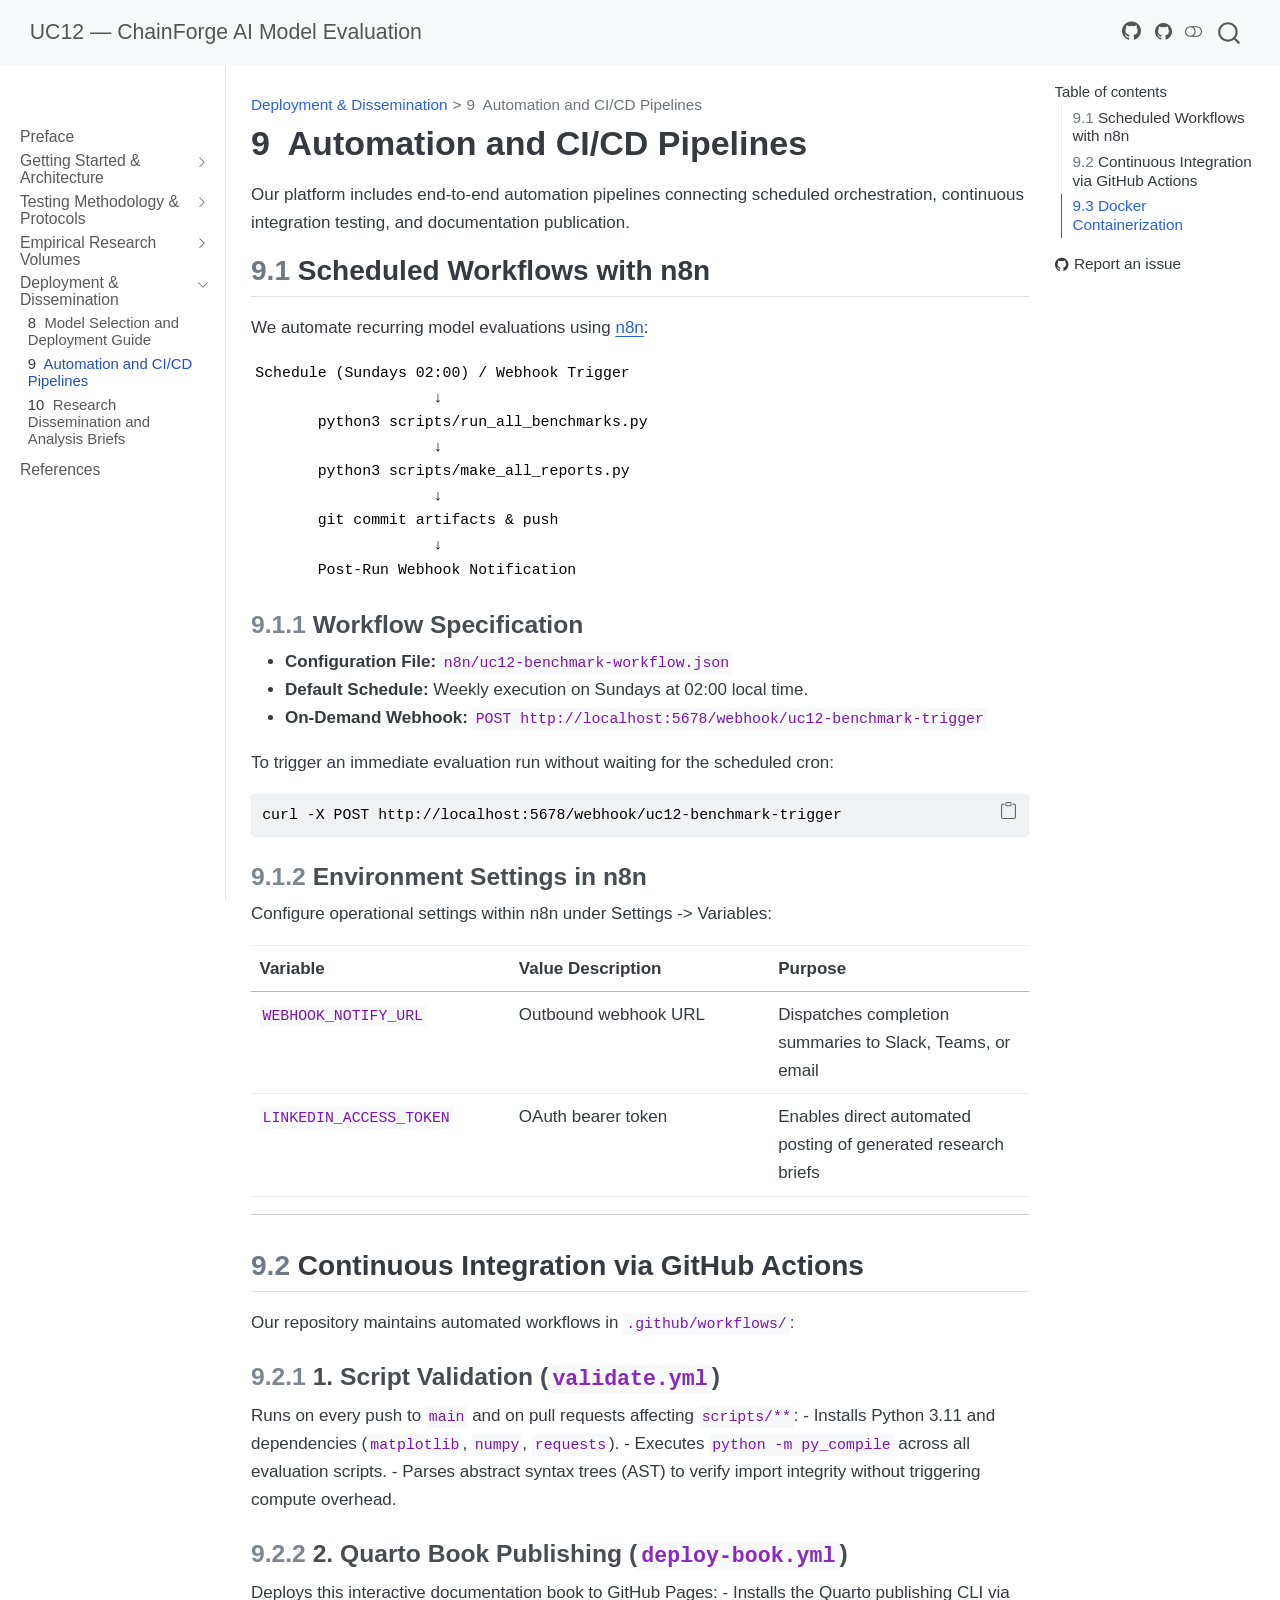
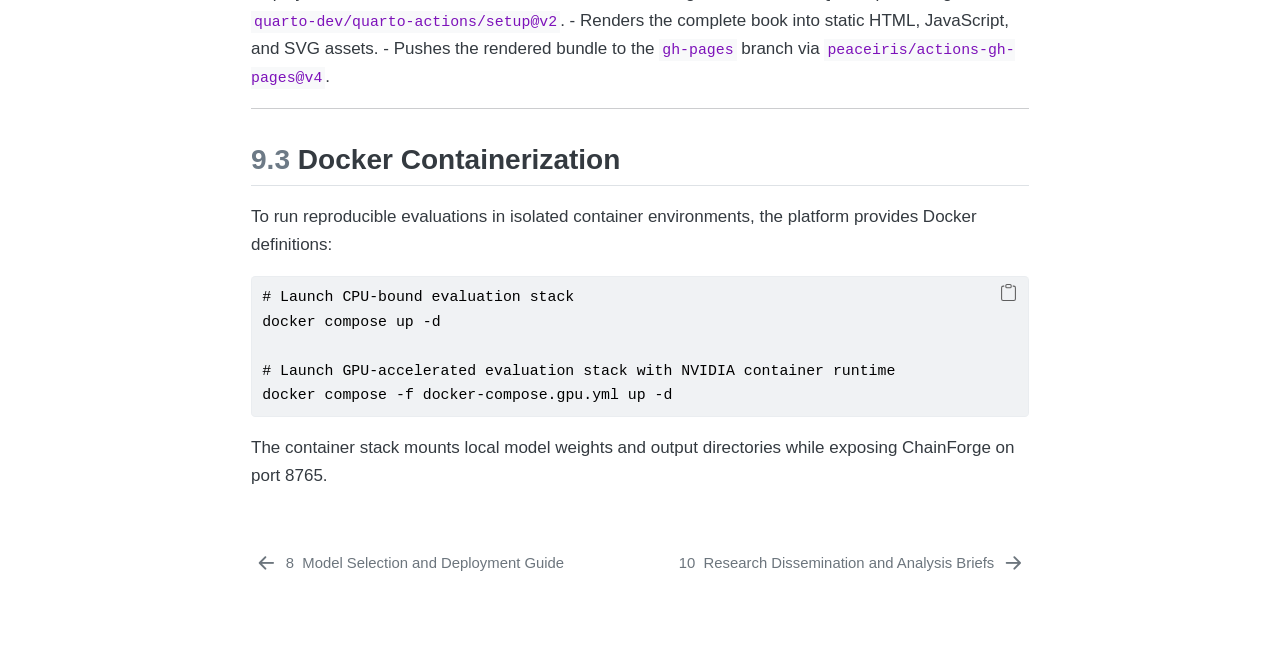
==== automation.html @ 4a48fe24 "deploy: Quarto documentation book to GitHub Pages [skip ci] 220834a50411344af53530101e55120e80d48a25" ====
<!DOCTYPE html>
<html xmlns="http://www.w3.org/1999/xhtml" lang="en" xml:lang="en"><head>

<meta charset="utf-8">
<meta name="generator" content="quarto-1.5.57">

<meta name="viewport" content="width=device-width, initial-scale=1.0, user-scalable=yes">


<title>9&nbsp; Automation and CI/CD Pipelines – UC12 — ChainForge AI Model Evaluation</title>
<style>
code{white-space: pre-wrap;}
span.smallcaps{font-variant: small-caps;}
div.columns{display: flex; gap: min(4vw, 1.5em);}
div.column{flex: auto; overflow-x: auto;}
div.hanging-indent{margin-left: 1.5em; text-indent: -1.5em;}
ul.task-list{list-style: none;}
ul.task-list li input[type="checkbox"] {
  width: 0.8em;
  margin: 0 0.8em 0.2em -1em; /* quarto-specific, see https://github.com/quarto-dev/quarto-cli/issues/4556 */ 
  vertical-align: middle;
}
/* CSS for syntax highlighting */
pre > code.sourceCode { white-space: pre; position: relative; }
pre > code.sourceCode > span { line-height: 1.25; }
pre > code.sourceCode > span:empty { height: 1.2em; }
.sourceCode { overflow: visible; }
code.sourceCode > span { color: inherit; text-decoration: inherit; }
div.sourceCode { margin: 1em 0; }
pre.sourceCode { margin: 0; }
@media screen {
div.sourceCode { overflow: auto; }
}
@media print {
pre > code.sourceCode { white-space: pre-wrap; }
pre > code.sourceCode > span { display: inline-block; text-indent: -5em; padding-left: 5em; }
}
pre.numberSource code
  { counter-reset: source-line 0; }
pre.numberSource code > span
  { position: relative; left: -4em; counter-increment: source-line; }
pre.numberSource code > span > a:first-child::before
  { content: counter(source-line);
    position: relative; left: -1em; text-align: right; vertical-align: baseline;
    border: none; display: inline-block;
    -webkit-touch-callout: none; -webkit-user-select: none;
    -khtml-user-select: none; -moz-user-select: none;
    -ms-user-select: none; user-select: none;
    padding: 0 4px; width: 4em;
  }
pre.numberSource { margin-left: 3em;  padding-left: 4px; }
div.sourceCode
  {   }
@media screen {
pre > code.sourceCode > span > a:first-child::before { text-decoration: underline; }
}
</style>


<script src="site_libs/quarto-nav/quarto-nav.js"></script>
<script src="site_libs/quarto-nav/headroom.min.js"></script>
<script src="site_libs/clipboard/clipboard.min.js"></script>
<script src="site_libs/quarto-search/autocomplete.umd.js"></script>
<script src="site_libs/quarto-search/fuse.min.js"></script>
<script src="site_libs/quarto-search/quarto-search.js"></script>
<meta name="quarto:offset" content="./">
<link href="./social-media.html" rel="next">
<link href="./model-selection.html" rel="prev">
<script src="site_libs/quarto-html/quarto.js"></script>
<script src="site_libs/quarto-html/popper.min.js"></script>
<script src="site_libs/quarto-html/tippy.umd.min.js"></script>
<script src="site_libs/quarto-html/anchor.min.js"></script>
<link href="site_libs/quarto-html/tippy.css" rel="stylesheet">
<link href="site_libs/quarto-html/quarto-syntax-highlighting.css" rel="stylesheet" class="quarto-color-scheme" id="quarto-text-highlighting-styles">
<link href="site_libs/quarto-html/quarto-syntax-highlighting-dark.css" rel="prefetch" class="quarto-color-scheme quarto-color-alternate" id="quarto-text-highlighting-styles">
<script src="site_libs/bootstrap/bootstrap.min.js"></script>
<link href="site_libs/bootstrap/bootstrap-icons.css" rel="stylesheet">
<link href="site_libs/bootstrap/bootstrap.min.css" rel="stylesheet" class="quarto-color-scheme" id="quarto-bootstrap" data-mode="light">
<link href="site_libs/bootstrap/bootstrap-dark.min.css" rel="prefetch" class="quarto-color-scheme quarto-color-alternate" id="quarto-bootstrap" data-mode="dark">
<script id="quarto-search-options" type="application/json">{
  "location": "navbar",
  "copy-button": false,
  "collapse-after": 3,
  "panel-placement": "end",
  "type": "overlay",
  "limit": 50,
  "keyboard-shortcut": [
    "f",
    "/",
    "s"
  ],
  "show-item-context": false,
  "language": {
    "search-no-results-text": "No results",
    "search-matching-documents-text": "matching documents",
    "search-copy-link-title": "Copy link to search",
    "search-hide-matches-text": "Hide additional matches",
    "search-more-match-text": "more match in this document",
    "search-more-matches-text": "more matches in this document",
    "search-clear-button-title": "Clear",
    "search-text-placeholder": "",
    "search-detached-cancel-button-title": "Cancel",
    "search-submit-button-title": "Submit",
    "search-label": "Search"
  }
}</script>


<link rel="stylesheet" href="styles.css">
</head>

<body class="nav-sidebar docked nav-fixed">

<div id="quarto-search-results"></div>
  <header id="quarto-header" class="headroom fixed-top">
    <nav class="navbar navbar-expand-lg " data-bs-theme="dark">
      <div class="navbar-container container-fluid">
      <div class="navbar-brand-container mx-auto">
    <a class="navbar-brand" href="./index.html">
    <span class="navbar-title">UC12 — ChainForge AI Model Evaluation</span>
    </a>
  </div>
            <div id="quarto-search" class="" title="Search"></div>
          <button class="navbar-toggler" type="button" data-bs-toggle="collapse" data-bs-target="#navbarCollapse" aria-controls="navbarCollapse" role="menu" aria-expanded="false" aria-label="Toggle navigation" onclick="if (window.quartoToggleHeadroom) { window.quartoToggleHeadroom(); }">
  <span class="navbar-toggler-icon"></span>
</button>
          <div class="collapse navbar-collapse" id="navbarCollapse">
            <ul class="navbar-nav navbar-nav-scroll ms-auto">
  <li class="nav-item compact">
    <a class="nav-link" href="https://github.com/Research-Ready/uc12-chainforge-eval"> <i class="bi bi-github" role="img">
</i> 
<span class="menu-text"></span></a>
  </li>  
</ul>
          </div> <!-- /navcollapse -->
            <div class="quarto-navbar-tools">
    <a href="https://github.com/Research-Ready/uc12-chainforge-eval" title="Source Code" class="quarto-navigation-tool px-1" aria-label="Source Code"><i class="bi bi-github"></i></a>
  <a href="" class="quarto-color-scheme-toggle quarto-navigation-tool  px-1" onclick="window.quartoToggleColorScheme(); return false;" title="Toggle dark mode"><i class="bi"></i></a>
</div>
      </div> <!-- /container-fluid -->
    </nav>
  <nav class="quarto-secondary-nav">
    <div class="container-fluid d-flex">
      <button type="button" class="quarto-btn-toggle btn" data-bs-toggle="collapse" role="button" data-bs-target=".quarto-sidebar-collapse-item" aria-controls="quarto-sidebar" aria-expanded="false" aria-label="Toggle sidebar navigation" onclick="if (window.quartoToggleHeadroom) { window.quartoToggleHeadroom(); }">
        <i class="bi bi-layout-text-sidebar-reverse"></i>
      </button>
        <nav class="quarto-page-breadcrumbs" aria-label="breadcrumb"><ol class="breadcrumb"><li class="breadcrumb-item"><a href="./model-selection.html">Deployment &amp; Dissemination</a></li><li class="breadcrumb-item"><a href="./automation.html"><span class="chapter-number">9</span>&nbsp; <span class="chapter-title">Automation and CI/CD Pipelines</span></a></li></ol></nav>
        <a class="flex-grow-1" role="navigation" data-bs-toggle="collapse" data-bs-target=".quarto-sidebar-collapse-item" aria-controls="quarto-sidebar" aria-expanded="false" aria-label="Toggle sidebar navigation" onclick="if (window.quartoToggleHeadroom) { window.quartoToggleHeadroom(); }">      
        </a>
      <button type="button" class="btn quarto-search-button" aria-label="Search" onclick="window.quartoOpenSearch();">
        <i class="bi bi-search"></i>
      </button>
    </div>
  </nav>
</header>
<!-- content -->
<div id="quarto-content" class="quarto-container page-columns page-rows-contents page-layout-article page-navbar">
<!-- sidebar -->
  <nav id="quarto-sidebar" class="sidebar collapse collapse-horizontal quarto-sidebar-collapse-item sidebar-navigation docked overflow-auto">
        <div class="mt-2 flex-shrink-0 align-items-center">
        <div class="sidebar-search">
        <div id="quarto-search" class="" title="Search"></div>
        </div>
        </div>
    <div class="sidebar-menu-container"> 
    <ul class="list-unstyled mt-1">
        <li class="sidebar-item">
  <div class="sidebar-item-container"> 
  <a href="./index.html" class="sidebar-item-text sidebar-link">
 <span class="menu-text">Preface</span></a>
  </div>
</li>
        <li class="sidebar-item sidebar-item-section">
      <div class="sidebar-item-container"> 
            <a class="sidebar-item-text sidebar-link text-start collapsed" data-bs-toggle="collapse" data-bs-target="#quarto-sidebar-section-1" role="navigation" aria-expanded="false">
 <span class="menu-text">Getting Started &amp; Architecture</span></a>
          <a class="sidebar-item-toggle text-start collapsed" data-bs-toggle="collapse" data-bs-target="#quarto-sidebar-section-1" role="navigation" aria-expanded="false" aria-label="Toggle section">
            <i class="bi bi-chevron-right ms-2"></i>
          </a> 
      </div>
      <ul id="quarto-sidebar-section-1" class="collapse list-unstyled sidebar-section depth1 ">  
          <li class="sidebar-item">
  <div class="sidebar-item-container"> 
  <a href="./setup.html" class="sidebar-item-text sidebar-link">
 <span class="menu-text"><span class="chapter-number">1</span>&nbsp; <span class="chapter-title">Platform Setup and Architecture</span></span></a>
  </div>
</li>
          <li class="sidebar-item">
  <div class="sidebar-item-container"> 
  <a href="./flows.html" class="sidebar-item-text sidebar-link">
 <span class="menu-text"><span class="chapter-number">2</span>&nbsp; <span class="chapter-title">ChainForge Visual Flow Catalog</span></span></a>
  </div>
</li>
      </ul>
  </li>
        <li class="sidebar-item sidebar-item-section">
      <div class="sidebar-item-container"> 
            <a class="sidebar-item-text sidebar-link text-start collapsed" data-bs-toggle="collapse" data-bs-target="#quarto-sidebar-section-2" role="navigation" aria-expanded="false">
 <span class="menu-text">Testing Methodology &amp; Protocols</span></a>
          <a class="sidebar-item-toggle text-start collapsed" data-bs-toggle="collapse" data-bs-target="#quarto-sidebar-section-2" role="navigation" aria-expanded="false" aria-label="Toggle section">
            <i class="bi bi-chevron-right ms-2"></i>
          </a> 
      </div>
      <ul id="quarto-sidebar-section-2" class="collapse list-unstyled sidebar-section depth1 ">  
          <li class="sidebar-item">
  <div class="sidebar-item-container"> 
  <a href="./test-protocol.html" class="sidebar-item-text sidebar-link">
 <span class="menu-text"><span class="chapter-number">3</span>&nbsp; <span class="chapter-title">Forensic Test Protocol v3.0</span></span></a>
  </div>
</li>
          <li class="sidebar-item">
  <div class="sidebar-item-container"> 
  <a href="./evaluation-guide.html" class="sidebar-item-text sidebar-link">
 <span class="menu-text"><span class="chapter-number">4</span>&nbsp; <span class="chapter-title">Third-Party Model Evaluation Guide</span></span></a>
  </div>
</li>
      </ul>
  </li>
        <li class="sidebar-item sidebar-item-section">
      <div class="sidebar-item-container"> 
            <a class="sidebar-item-text sidebar-link text-start collapsed" data-bs-toggle="collapse" data-bs-target="#quarto-sidebar-section-3" role="navigation" aria-expanded="false">
 <span class="menu-text">Empirical Research Volumes</span></a>
          <a class="sidebar-item-toggle text-start collapsed" data-bs-toggle="collapse" data-bs-target="#quarto-sidebar-section-3" role="navigation" aria-expanded="false" aria-label="Toggle section">
            <i class="bi bi-chevron-right ms-2"></i>
          </a> 
      </div>
      <ul id="quarto-sidebar-section-3" class="collapse list-unstyled sidebar-section depth1 ">  
          <li class="sidebar-item">
  <div class="sidebar-item-container"> 
  <a href="./master-report.html" class="sidebar-item-text sidebar-link">
 <span class="menu-text"><span class="chapter-number">5</span>&nbsp; <span class="chapter-title">Volume I: Master Academic Evaluation</span></span></a>
  </div>
</li>
          <li class="sidebar-item">
  <div class="sidebar-item-container"> 
  <a href="./security-audit.html" class="sidebar-item-text sidebar-link">
 <span class="menu-text"><span class="chapter-number">6</span>&nbsp; <span class="chapter-title">Volume II: Adversarial Security and Red-Teaming</span></span></a>
  </div>
</li>
          <li class="sidebar-item">
  <div class="sidebar-item-container"> 
  <a href="./hardware-telemetry.html" class="sidebar-item-text sidebar-link">
 <span class="menu-text"><span class="chapter-number">7</span>&nbsp; <span class="chapter-title">Volume III: Hardware Telemetry and Energy Profiling</span></span></a>
  </div>
</li>
      </ul>
  </li>
        <li class="sidebar-item sidebar-item-section">
      <div class="sidebar-item-container"> 
            <a class="sidebar-item-text sidebar-link text-start" data-bs-toggle="collapse" data-bs-target="#quarto-sidebar-section-4" role="navigation" aria-expanded="true">
 <span class="menu-text">Deployment &amp; Dissemination</span></a>
          <a class="sidebar-item-toggle text-start" data-bs-toggle="collapse" data-bs-target="#quarto-sidebar-section-4" role="navigation" aria-expanded="true" aria-label="Toggle section">
            <i class="bi bi-chevron-right ms-2"></i>
          </a> 
      </div>
      <ul id="quarto-sidebar-section-4" class="collapse list-unstyled sidebar-section depth1 show">  
          <li class="sidebar-item">
  <div class="sidebar-item-container"> 
  <a href="./model-selection.html" class="sidebar-item-text sidebar-link">
 <span class="menu-text"><span class="chapter-number">8</span>&nbsp; <span class="chapter-title">Model Selection and Deployment Guide</span></span></a>
  </div>
</li>
          <li class="sidebar-item">
  <div class="sidebar-item-container"> 
  <a href="./automation.html" class="sidebar-item-text sidebar-link active">
 <span class="menu-text"><span class="chapter-number">9</span>&nbsp; <span class="chapter-title">Automation and CI/CD Pipelines</span></span></a>
  </div>
</li>
          <li class="sidebar-item">
  <div class="sidebar-item-container"> 
  <a href="./social-media.html" class="sidebar-item-text sidebar-link">
 <span class="menu-text"><span class="chapter-number">10</span>&nbsp; <span class="chapter-title">Research Dissemination and Analysis Briefs</span></span></a>
  </div>
</li>
      </ul>
  </li>
        <li class="sidebar-item">
  <div class="sidebar-item-container"> 
  <a href="./references.html" class="sidebar-item-text sidebar-link">
 <span class="menu-text">References</span></a>
  </div>
</li>
    </ul>
    </div>
</nav>
<div id="quarto-sidebar-glass" class="quarto-sidebar-collapse-item" data-bs-toggle="collapse" data-bs-target=".quarto-sidebar-collapse-item"></div>
<!-- margin-sidebar -->
    <div id="quarto-margin-sidebar" class="sidebar margin-sidebar">
        <nav id="TOC" role="doc-toc" class="toc-active">
    <h2 id="toc-title">Table of contents</h2>
   
  <ul>
  <li><a href="#scheduled-workflows-with-n8n" id="toc-scheduled-workflows-with-n8n" class="nav-link active" data-scroll-target="#scheduled-workflows-with-n8n"><span class="header-section-number">9.1</span> Scheduled Workflows with n8n</a>
  <ul class="collapse">
  <li><a href="#workflow-specification" id="toc-workflow-specification" class="nav-link" data-scroll-target="#workflow-specification"><span class="header-section-number">9.1.1</span> Workflow Specification</a></li>
  <li><a href="#environment-settings-in-n8n" id="toc-environment-settings-in-n8n" class="nav-link" data-scroll-target="#environment-settings-in-n8n"><span class="header-section-number">9.1.2</span> Environment Settings in n8n</a></li>
  </ul></li>
  <li><a href="#continuous-integration-via-github-actions" id="toc-continuous-integration-via-github-actions" class="nav-link" data-scroll-target="#continuous-integration-via-github-actions"><span class="header-section-number">9.2</span> Continuous Integration via GitHub Actions</a>
  <ul class="collapse">
  <li><a href="#script-validation-validate.yml" id="toc-script-validation-validate.yml" class="nav-link" data-scroll-target="#script-validation-validate.yml"><span class="header-section-number">9.2.1</span> 1. Script Validation (<code>validate.yml</code>)</a></li>
  <li><a href="#quarto-book-publishing-deploy-book.yml" id="toc-quarto-book-publishing-deploy-book.yml" class="nav-link" data-scroll-target="#quarto-book-publishing-deploy-book.yml"><span class="header-section-number">9.2.2</span> 2. Quarto Book Publishing (<code>deploy-book.yml</code>)</a></li>
  </ul></li>
  <li><a href="#docker-containerization" id="toc-docker-containerization" class="nav-link" data-scroll-target="#docker-containerization"><span class="header-section-number">9.3</span> Docker Containerization</a></li>
  </ul>
<div class="toc-actions"><ul><li><a href="https://github.com/Research-Ready/uc12-chainforge-eval/issues/new" class="toc-action"><i class="bi bi-github"></i>Report an issue</a></li></ul></div></nav>
    </div>
<!-- main -->
<main class="content" id="quarto-document-content">

<header id="title-block-header" class="quarto-title-block default"><nav class="quarto-page-breadcrumbs quarto-title-breadcrumbs d-none d-lg-block" aria-label="breadcrumb"><ol class="breadcrumb"><li class="breadcrumb-item"><a href="./model-selection.html">Deployment &amp; Dissemination</a></li><li class="breadcrumb-item"><a href="./automation.html"><span class="chapter-number">9</span>&nbsp; <span class="chapter-title">Automation and CI/CD Pipelines</span></a></li></ol></nav>
<div class="quarto-title">
<h1 class="title"><span class="chapter-number">9</span>&nbsp; <span class="chapter-title">Automation and CI/CD Pipelines</span></h1>
</div>



<div class="quarto-title-meta">

    
  
    
  </div>
  


</header>


<p>Our platform includes end-to-end automation pipelines connecting scheduled orchestration, continuous integration testing, and documentation publication.</p>
<section id="scheduled-workflows-with-n8n" class="level2" data-number="9.1">
<h2 data-number="9.1" class="anchored" data-anchor-id="scheduled-workflows-with-n8n"><span class="header-section-number">9.1</span> Scheduled Workflows with n8n</h2>
<p>We automate recurring model evaluations using <a href="http://localhost:5678">n8n</a>:</p>
<pre><code>Schedule (Sundays 02:00) / Webhook Trigger
                    ↓
       python3 scripts/run_all_benchmarks.py
                    ↓
       python3 scripts/make_all_reports.py
                    ↓
       git commit artifacts &amp; push
                    ↓
       Post-Run Webhook Notification</code></pre>
<section id="workflow-specification" class="level3" data-number="9.1.1">
<h3 data-number="9.1.1" class="anchored" data-anchor-id="workflow-specification"><span class="header-section-number">9.1.1</span> Workflow Specification</h3>
<ul>
<li><strong>Configuration File:</strong> <code>n8n/uc12-benchmark-workflow.json</code></li>
<li><strong>Default Schedule:</strong> Weekly execution on Sundays at 02:00 local time.</li>
<li><strong>On-Demand Webhook:</strong> <code>POST http://localhost:5678/webhook/uc12-benchmark-trigger</code></li>
</ul>
<p>To trigger an immediate evaluation run without waiting for the scheduled cron:</p>
<div class="sourceCode" id="cb2"><pre class="sourceCode bash code-with-copy"><code class="sourceCode bash"><span id="cb2-1"><a href="#cb2-1" aria-hidden="true" tabindex="-1"></a><span class="ex">curl</span> <span class="at">-X</span> POST http://localhost:5678/webhook/uc12-benchmark-trigger</span></code><button title="Copy to Clipboard" class="code-copy-button"><i class="bi"></i></button></pre></div>
</section>
<section id="environment-settings-in-n8n" class="level3" data-number="9.1.2">
<h3 data-number="9.1.2" class="anchored" data-anchor-id="environment-settings-in-n8n"><span class="header-section-number">9.1.2</span> Environment Settings in n8n</h3>
<p>Configure operational settings within n8n under Settings -&gt; Variables:</p>
<table class="caption-top table">
<colgroup>
<col style="width: 33%">
<col style="width: 33%">
<col style="width: 33%">
</colgroup>
<thead>
<tr class="header">
<th style="text-align: left;">Variable</th>
<th style="text-align: left;">Value Description</th>
<th style="text-align: left;">Purpose</th>
</tr>
</thead>
<tbody>
<tr class="odd">
<td style="text-align: left;"><code>WEBHOOK_NOTIFY_URL</code></td>
<td style="text-align: left;">Outbound webhook URL</td>
<td style="text-align: left;">Dispatches completion summaries to Slack, Teams, or email</td>
</tr>
<tr class="even">
<td style="text-align: left;"><code>LINKEDIN_ACCESS_TOKEN</code></td>
<td style="text-align: left;">OAuth bearer token</td>
<td style="text-align: left;">Enables direct automated posting of generated research briefs</td>
</tr>
</tbody>
</table>
<hr>
</section>
</section>
<section id="continuous-integration-via-github-actions" class="level2" data-number="9.2">
<h2 data-number="9.2" class="anchored" data-anchor-id="continuous-integration-via-github-actions"><span class="header-section-number">9.2</span> Continuous Integration via GitHub Actions</h2>
<p>Our repository maintains automated workflows in <code>.github/workflows/</code>:</p>
<section id="script-validation-validate.yml" class="level3" data-number="9.2.1">
<h3 data-number="9.2.1" class="anchored" data-anchor-id="script-validation-validate.yml"><span class="header-section-number">9.2.1</span> 1. Script Validation (<code>validate.yml</code>)</h3>
<p>Runs on every push to <code>main</code> and on pull requests affecting <code>scripts/**</code>: - Installs Python 3.11 and dependencies (<code>matplotlib</code>, <code>numpy</code>, <code>requests</code>). - Executes <code>python -m py_compile</code> across all evaluation scripts. - Parses abstract syntax trees (AST) to verify import integrity without triggering compute overhead.</p>
</section>
<section id="quarto-book-publishing-deploy-book.yml" class="level3" data-number="9.2.2">
<h3 data-number="9.2.2" class="anchored" data-anchor-id="quarto-book-publishing-deploy-book.yml"><span class="header-section-number">9.2.2</span> 2. Quarto Book Publishing (<code>deploy-book.yml</code>)</h3>
<p>Deploys this interactive documentation book to GitHub Pages: - Installs the Quarto publishing CLI via <code>quarto-dev/quarto-actions/setup@v2</code>. - Renders the complete book into static HTML, JavaScript, and SVG assets. - Pushes the rendered bundle to the <code>gh-pages</code> branch via <code>peaceiris/actions-gh-pages@v4</code>.</p>
<hr>
</section>
</section>
<section id="docker-containerization" class="level2" data-number="9.3">
<h2 data-number="9.3" class="anchored" data-anchor-id="docker-containerization"><span class="header-section-number">9.3</span> Docker Containerization</h2>
<p>To run reproducible evaluations in isolated container environments, the platform provides Docker definitions:</p>
<div class="sourceCode" id="cb3"><pre class="sourceCode bash code-with-copy"><code class="sourceCode bash"><span id="cb3-1"><a href="#cb3-1" aria-hidden="true" tabindex="-1"></a><span class="co"># Launch CPU-bound evaluation stack</span></span>
<span id="cb3-2"><a href="#cb3-2" aria-hidden="true" tabindex="-1"></a><span class="ex">docker</span> compose up <span class="at">-d</span></span>
<span id="cb3-3"><a href="#cb3-3" aria-hidden="true" tabindex="-1"></a></span>
<span id="cb3-4"><a href="#cb3-4" aria-hidden="true" tabindex="-1"></a><span class="co"># Launch GPU-accelerated evaluation stack with NVIDIA container runtime</span></span>
<span id="cb3-5"><a href="#cb3-5" aria-hidden="true" tabindex="-1"></a><span class="ex">docker</span> compose <span class="at">-f</span> docker-compose.gpu.yml up <span class="at">-d</span></span></code><button title="Copy to Clipboard" class="code-copy-button"><i class="bi"></i></button></pre></div>
<p>The container stack mounts local model weights and output directories while exposing ChainForge on port 8765.</p>


</section>

</main> <!-- /main -->
<script id="quarto-html-after-body" type="application/javascript">
window.document.addEventListener("DOMContentLoaded", function (event) {
  const toggleBodyColorMode = (bsSheetEl) => {
    const mode = bsSheetEl.getAttribute("data-mode");
    const bodyEl = window.document.querySelector("body");
    if (mode === "dark") {
      bodyEl.classList.add("quarto-dark");
      bodyEl.classList.remove("quarto-light");
    } else {
      bodyEl.classList.add("quarto-light");
      bodyEl.classList.remove("quarto-dark");
    }
  }
  const toggleBodyColorPrimary = () => {
    const bsSheetEl = window.document.querySelector("link#quarto-bootstrap");
    if (bsSheetEl) {
      toggleBodyColorMode(bsSheetEl);
    }
  }
  toggleBodyColorPrimary();  
  const disableStylesheet = (stylesheets) => {
    for (let i=0; i < stylesheets.length; i++) {
      const stylesheet = stylesheets[i];
      stylesheet.rel = 'prefetch';
    }
  }
  const enableStylesheet = (stylesheets) => {
    for (let i=0; i < stylesheets.length; i++) {
      const stylesheet = stylesheets[i];
      stylesheet.rel = 'stylesheet';
    }
  }
  const manageTransitions = (selector, allowTransitions) => {
    const els = window.document.querySelectorAll(selector);
    for (let i=0; i < els.length; i++) {
      const el = els[i];
      if (allowTransitions) {
        el.classList.remove('notransition');
      } else {
        el.classList.add('notransition');
      }
    }
  }
  const toggleGiscusIfUsed = (isAlternate, darkModeDefault) => {
    const baseTheme = document.querySelector('#giscus-base-theme')?.value ?? 'light';
    const alternateTheme = document.querySelector('#giscus-alt-theme')?.value ?? 'dark';
    let newTheme = '';
    if(darkModeDefault) {
      newTheme = isAlternate ? baseTheme : alternateTheme;
    } else {
      newTheme = isAlternate ? alternateTheme : baseTheme;
    }
    const changeGiscusTheme = () => {
      // From: https://github.com/giscus/giscus/issues/336
      const sendMessage = (message) => {
        const iframe = document.querySelector('iframe.giscus-frame');
        if (!iframe) return;
        iframe.contentWindow.postMessage({ giscus: message }, 'https://giscus.app');
      }
      sendMessage({
        setConfig: {
          theme: newTheme
        }
      });
    }
    const isGiscussLoaded = window.document.querySelector('iframe.giscus-frame') !== null;
    if (isGiscussLoaded) {
      changeGiscusTheme();
    }
  }
  const toggleColorMode = (alternate) => {
    // Switch the stylesheets
    const alternateStylesheets = window.document.querySelectorAll('link.quarto-color-scheme.quarto-color-alternate');
    manageTransitions('#quarto-margin-sidebar .nav-link', false);
    if (alternate) {
      enableStylesheet(alternateStylesheets);
      for (const sheetNode of alternateStylesheets) {
        if (sheetNode.id === "quarto-bootstrap") {
          toggleBodyColorMode(sheetNode);
        }
      }
    } else {
      disableStylesheet(alternateStylesheets);
      toggleBodyColorPrimary();
    }
    manageTransitions('#quarto-margin-sidebar .nav-link', true);
    // Switch the toggles
    const toggles = window.document.querySelectorAll('.quarto-color-scheme-toggle');
    for (let i=0; i < toggles.length; i++) {
      const toggle = toggles[i];
      if (toggle) {
        if (alternate) {
          toggle.classList.add("alternate");     
        } else {
          toggle.classList.remove("alternate");
        }
      }
    }
    // Hack to workaround the fact that safari doesn't
    // properly recolor the scrollbar when toggling (#1455)
    if (navigator.userAgent.indexOf('Safari') > 0 && navigator.userAgent.indexOf('Chrome') == -1) {
      manageTransitions("body", false);
      window.scrollTo(0, 1);
      setTimeout(() => {
        window.scrollTo(0, 0);
        manageTransitions("body", true);
      }, 40);  
    }
  }
  const isFileUrl = () => { 
    return window.location.protocol === 'file:';
  }
  const hasAlternateSentinel = () => {  
    let styleSentinel = getColorSchemeSentinel();
    if (styleSentinel !== null) {
      return styleSentinel === "alternate";
    } else {
      return false;
    }
  }
  const setStyleSentinel = (alternate) => {
    const value = alternate ? "alternate" : "default";
    if (!isFileUrl()) {
      window.localStorage.setItem("quarto-color-scheme", value);
    } else {
      localAlternateSentinel = value;
    }
  }
  const getColorSchemeSentinel = () => {
    if (!isFileUrl()) {
      const storageValue = window.localStorage.getItem("quarto-color-scheme");
      return storageValue != null ? storageValue : localAlternateSentinel;
    } else {
      return localAlternateSentinel;
    }
  }
  const darkModeDefault = false;
  let localAlternateSentinel = darkModeDefault ? 'alternate' : 'default';
  // Dark / light mode switch
  window.quartoToggleColorScheme = () => {
    // Read the current dark / light value 
    let toAlternate = !hasAlternateSentinel();
    toggleColorMode(toAlternate);
    setStyleSentinel(toAlternate);
    toggleGiscusIfUsed(toAlternate, darkModeDefault);
  };
  // Ensure there is a toggle, if there isn't float one in the top right
  if (window.document.querySelector('.quarto-color-scheme-toggle') === null) {
    const a = window.document.createElement('a');
    a.classList.add('top-right');
    a.classList.add('quarto-color-scheme-toggle');
    a.href = "";
    a.onclick = function() { try { window.quartoToggleColorScheme(); } catch {} return false; };
    const i = window.document.createElement("i");
    i.classList.add('bi');
    a.appendChild(i);
    window.document.body.appendChild(a);
  }
  // Switch to dark mode if need be
  if (hasAlternateSentinel()) {
    toggleColorMode(true);
  } else {
    toggleColorMode(false);
  }
  const icon = "";
  const anchorJS = new window.AnchorJS();
  anchorJS.options = {
    placement: 'right',
    icon: icon
  };
  anchorJS.add('.anchored');
  const isCodeAnnotation = (el) => {
    for (const clz of el.classList) {
      if (clz.startsWith('code-annotation-')) {                     
        return true;
      }
    }
    return false;
  }
  const onCopySuccess = function(e) {
    // button target
    const button = e.trigger;
    // don't keep focus
    button.blur();
    // flash "checked"
    button.classList.add('code-copy-button-checked');
    var currentTitle = button.getAttribute("title");
    button.setAttribute("title", "Copied!");
    let tooltip;
    if (window.bootstrap) {
      button.setAttribute("data-bs-toggle", "tooltip");
      button.setAttribute("data-bs-placement", "left");
      button.setAttribute("data-bs-title", "Copied!");
      tooltip = new bootstrap.Tooltip(button, 
        { trigger: "manual", 
          customClass: "code-copy-button-tooltip",
          offset: [0, -8]});
      tooltip.show();    
    }
    setTimeout(function() {
      if (tooltip) {
        tooltip.hide();
        button.removeAttribute("data-bs-title");
        button.removeAttribute("data-bs-toggle");
        button.removeAttribute("data-bs-placement");
      }
      button.setAttribute("title", currentTitle);
      button.classList.remove('code-copy-button-checked');
    }, 1000);
    // clear code selection
    e.clearSelection();
  }
  const getTextToCopy = function(trigger) {
      const codeEl = trigger.previousElementSibling.cloneNode(true);
      for (const childEl of codeEl.children) {
        if (isCodeAnnotation(childEl)) {
          childEl.remove();
        }
      }
      return codeEl.innerText;
  }
  const clipboard = new window.ClipboardJS('.code-copy-button:not([data-in-quarto-modal])', {
    text: getTextToCopy
  });
  clipboard.on('success', onCopySuccess);
  if (window.document.getElementById('quarto-embedded-source-code-modal')) {
    // For code content inside modals, clipBoardJS needs to be initialized with a container option
    // TODO: Check when it could be a function (https://github.com/zenorocha/clipboard.js/issues/860)
    const clipboardModal = new window.ClipboardJS('.code-copy-button[data-in-quarto-modal]', {
      text: getTextToCopy,
      container: window.document.getElementById('quarto-embedded-source-code-modal')
    });
    clipboardModal.on('success', onCopySuccess);
  }
    var localhostRegex = new RegExp(/^(?:http|https):\/\/localhost\:?[0-9]*\//);
    var mailtoRegex = new RegExp(/^mailto:/);
      var filterRegex = new RegExp('/' + window.location.host + '/');
    var isInternal = (href) => {
        return filterRegex.test(href) || localhostRegex.test(href) || mailtoRegex.test(href);
    }
    // Inspect non-navigation links and adorn them if external
 	var links = window.document.querySelectorAll('a[href]:not(.nav-link):not(.navbar-brand):not(.toc-action):not(.sidebar-link):not(.sidebar-item-toggle):not(.pagination-link):not(.no-external):not([aria-hidden]):not(.dropdown-item):not(.quarto-navigation-tool):not(.about-link)');
    for (var i=0; i<links.length; i++) {
      const link = links[i];
      if (!isInternal(link.href)) {
        // undo the damage that might have been done by quarto-nav.js in the case of
        // links that we want to consider external
        if (link.dataset.originalHref !== undefined) {
          link.href = link.dataset.originalHref;
        }
      }
    }
  function tippyHover(el, contentFn, onTriggerFn, onUntriggerFn) {
    const config = {
      allowHTML: true,
      maxWidth: 500,
      delay: 100,
      arrow: false,
      appendTo: function(el) {
          return el.parentElement;
      },
      interactive: true,
      interactiveBorder: 10,
      theme: 'quarto',
      placement: 'bottom-start',
    };
    if (contentFn) {
      config.content = contentFn;
    }
    if (onTriggerFn) {
      config.onTrigger = onTriggerFn;
    }
    if (onUntriggerFn) {
      config.onUntrigger = onUntriggerFn;
    }
    window.tippy(el, config); 
  }
  const noterefs = window.document.querySelectorAll('a[role="doc-noteref"]');
  for (var i=0; i<noterefs.length; i++) {
    const ref = noterefs[i];
    tippyHover(ref, function() {
      // use id or data attribute instead here
      let href = ref.getAttribute('data-footnote-href') || ref.getAttribute('href');
      try { href = new URL(href).hash; } catch {}
      const id = href.replace(/^#\/?/, "");
      const note = window.document.getElementById(id);
      if (note) {
        return note.innerHTML;
      } else {
        return "";
      }
    });
  }
  const xrefs = window.document.querySelectorAll('a.quarto-xref');
  const processXRef = (id, note) => {
    // Strip column container classes
    const stripColumnClz = (el) => {
      el.classList.remove("page-full", "page-columns");
      if (el.children) {
        for (const child of el.children) {
          stripColumnClz(child);
        }
      }
    }
    stripColumnClz(note)
    if (id === null || id.startsWith('sec-')) {
      // Special case sections, only their first couple elements
      const container = document.createElement("div");
      if (note.children && note.children.length > 2) {
        container.appendChild(note.children[0].cloneNode(true));
        for (let i = 1; i < note.children.length; i++) {
          const child = note.children[i];
          if (child.tagName === "P" && child.innerText === "") {
            continue;
          } else {
            container.appendChild(child.cloneNode(true));
            break;
          }
        }
        if (window.Quarto?.typesetMath) {
          window.Quarto.typesetMath(container);
        }
        return container.innerHTML
      } else {
        if (window.Quarto?.typesetMath) {
          window.Quarto.typesetMath(note);
        }
        return note.innerHTML;
      }
    } else {
      // Remove any anchor links if they are present
      const anchorLink = note.querySelector('a.anchorjs-link');
      if (anchorLink) {
        anchorLink.remove();
      }
      if (window.Quarto?.typesetMath) {
        window.Quarto.typesetMath(note);
      }
      // TODO in 1.5, we should make sure this works without a callout special case
      if (note.classList.contains("callout")) {
        return note.outerHTML;
      } else {
        return note.innerHTML;
      }
    }
  }
  for (var i=0; i<xrefs.length; i++) {
    const xref = xrefs[i];
    tippyHover(xref, undefined, function(instance) {
      instance.disable();
      let url = xref.getAttribute('href');
      let hash = undefined; 
      if (url.startsWith('#')) {
        hash = url;
      } else {
        try { hash = new URL(url).hash; } catch {}
      }
      if (hash) {
        const id = hash.replace(/^#\/?/, "");
        const note = window.document.getElementById(id);
        if (note !== null) {
          try {
            const html = processXRef(id, note.cloneNode(true));
            instance.setContent(html);
          } finally {
            instance.enable();
            instance.show();
          }
        } else {
          // See if we can fetch this
          fetch(url.split('#')[0])
          .then(res => res.text())
          .then(html => {
            const parser = new DOMParser();
            const htmlDoc = parser.parseFromString(html, "text/html");
            const note = htmlDoc.getElementById(id);
            if (note !== null) {
              const html = processXRef(id, note);
              instance.setContent(html);
            } 
          }).finally(() => {
            instance.enable();
            instance.show();
          });
        }
      } else {
        // See if we can fetch a full url (with no hash to target)
        // This is a special case and we should probably do some content thinning / targeting
        fetch(url)
        .then(res => res.text())
        .then(html => {
          const parser = new DOMParser();
          const htmlDoc = parser.parseFromString(html, "text/html");
          const note = htmlDoc.querySelector('main.content');
          if (note !== null) {
            // This should only happen for chapter cross references
            // (since there is no id in the URL)
            // remove the first header
            if (note.children.length > 0 && note.children[0].tagName === "HEADER") {
              note.children[0].remove();
            }
            const html = processXRef(null, note);
            instance.setContent(html);
          } 
        }).finally(() => {
          instance.enable();
          instance.show();
        });
      }
    }, function(instance) {
    });
  }
      let selectedAnnoteEl;
      const selectorForAnnotation = ( cell, annotation) => {
        let cellAttr = 'data-code-cell="' + cell + '"';
        let lineAttr = 'data-code-annotation="' +  annotation + '"';
        const selector = 'span[' + cellAttr + '][' + lineAttr + ']';
        return selector;
      }
      const selectCodeLines = (annoteEl) => {
        const doc = window.document;
        const targetCell = annoteEl.getAttribute("data-target-cell");
        const targetAnnotation = annoteEl.getAttribute("data-target-annotation");
        const annoteSpan = window.document.querySelector(selectorForAnnotation(targetCell, targetAnnotation));
        const lines = annoteSpan.getAttribute("data-code-lines").split(",");
        const lineIds = lines.map((line) => {
          return targetCell + "-" + line;
        })
        let top = null;
        let height = null;
        let parent = null;
        if (lineIds.length > 0) {
            //compute the position of the single el (top and bottom and make a div)
            const el = window.document.getElementById(lineIds[0]);
            top = el.offsetTop;
            height = el.offsetHeight;
            parent = el.parentElement.parentElement;
          if (lineIds.length > 1) {
            const lastEl = window.document.getElementById(lineIds[lineIds.length - 1]);
            const bottom = lastEl.offsetTop + lastEl.offsetHeight;
            height = bottom - top;
          }
          if (top !== null && height !== null && parent !== null) {
            // cook up a div (if necessary) and position it 
            let div = window.document.getElementById("code-annotation-line-highlight");
            if (div === null) {
              div = window.document.createElement("div");
              div.setAttribute("id", "code-annotation-line-highlight");
              div.style.position = 'absolute';
              parent.appendChild(div);
            }
            div.style.top = top - 2 + "px";
            div.style.height = height + 4 + "px";
            div.style.left = 0;
            let gutterDiv = window.document.getElementById("code-annotation-line-highlight-gutter");
            if (gutterDiv === null) {
              gutterDiv = window.document.createElement("div");
              gutterDiv.setAttribute("id", "code-annotation-line-highlight-gutter");
              gutterDiv.style.position = 'absolute';
              const codeCell = window.document.getElementById(targetCell);
              const gutter = codeCell.querySelector('.code-annotation-gutter');
              gutter.appendChild(gutterDiv);
            }
            gutterDiv.style.top = top - 2 + "px";
            gutterDiv.style.height = height + 4 + "px";
          }
          selectedAnnoteEl = annoteEl;
        }
      };
      const unselectCodeLines = () => {
        const elementsIds = ["code-annotation-line-highlight", "code-annotation-line-highlight-gutter"];
        elementsIds.forEach((elId) => {
          const div = window.document.getElementById(elId);
          if (div) {
            div.remove();
          }
        });
        selectedAnnoteEl = undefined;
      };
        // Handle positioning of the toggle
    window.addEventListener(
      "resize",
      throttle(() => {
        elRect = undefined;
        if (selectedAnnoteEl) {
          selectCodeLines(selectedAnnoteEl);
        }
      }, 10)
    );
    function throttle(fn, ms) {
    let throttle = false;
    let timer;
      return (...args) => {
        if(!throttle) { // first call gets through
            fn.apply(this, args);
            throttle = true;
        } else { // all the others get throttled
            if(timer) clearTimeout(timer); // cancel #2
            timer = setTimeout(() => {
              fn.apply(this, args);
              timer = throttle = false;
            }, ms);
        }
      };
    }
      // Attach click handler to the DT
      const annoteDls = window.document.querySelectorAll('dt[data-target-cell]');
      for (const annoteDlNode of annoteDls) {
        annoteDlNode.addEventListener('click', (event) => {
          const clickedEl = event.target;
          if (clickedEl !== selectedAnnoteEl) {
            unselectCodeLines();
            const activeEl = window.document.querySelector('dt[data-target-cell].code-annotation-active');
            if (activeEl) {
              activeEl.classList.remove('code-annotation-active');
            }
            selectCodeLines(clickedEl);
            clickedEl.classList.add('code-annotation-active');
          } else {
            // Unselect the line
            unselectCodeLines();
            clickedEl.classList.remove('code-annotation-active');
          }
        });
      }
  const findCites = (el) => {
    const parentEl = el.parentElement;
    if (parentEl) {
      const cites = parentEl.dataset.cites;
      if (cites) {
        return {
          el,
          cites: cites.split(' ')
        };
      } else {
        return findCites(el.parentElement)
      }
    } else {
      return undefined;
    }
  };
  var bibliorefs = window.document.querySelectorAll('a[role="doc-biblioref"]');
  for (var i=0; i<bibliorefs.length; i++) {
    const ref = bibliorefs[i];
    const citeInfo = findCites(ref);
    if (citeInfo) {
      tippyHover(citeInfo.el, function() {
        var popup = window.document.createElement('div');
        citeInfo.cites.forEach(function(cite) {
          var citeDiv = window.document.createElement('div');
          citeDiv.classList.add('hanging-indent');
          citeDiv.classList.add('csl-entry');
          var biblioDiv = window.document.getElementById('ref-' + cite);
          if (biblioDiv) {
            citeDiv.innerHTML = biblioDiv.innerHTML;
          }
          popup.appendChild(citeDiv);
        });
        return popup.innerHTML;
      });
    }
  }
});
</script>
<nav class="page-navigation">
  <div class="nav-page nav-page-previous">
      <a href="./model-selection.html" class="pagination-link" aria-label="Model Selection and Deployment Guide">
        <i class="bi bi-arrow-left-short"></i> <span class="nav-page-text"><span class="chapter-number">8</span>&nbsp; <span class="chapter-title">Model Selection and Deployment Guide</span></span>
      </a>          
  </div>
  <div class="nav-page nav-page-next">
      <a href="./social-media.html" class="pagination-link" aria-label="Research Dissemination and Analysis Briefs">
        <span class="nav-page-text"><span class="chapter-number">10</span>&nbsp; <span class="chapter-title">Research Dissemination and Analysis Briefs</span></span> <i class="bi bi-arrow-right-short"></i>
      </a>
  </div>
</nav>
</div> <!-- /content -->




<footer class="footer"><div class="nav-footer"><div class="nav-footer-center"><div class="toc-actions d-sm-block d-md-none"><ul><li><a href="https://github.com/Research-Ready/uc12-chainforge-eval/issues/new" class="toc-action"><i class="bi bi-github"></i>Report an issue</a></li></ul></div></div></div></footer></body></html>
---- site_libs/quarto-html/tippy.css ----
.tippy-box[data-animation=fade][data-state=hidden]{opacity:0}[data-tippy-root]{max-width:calc(100vw - 10px)}.tippy-box{position:relative;background-color:#333;color:#fff;border-radius:4px;font-size:14px;line-height:1.4;white-space:normal;outline:0;transition-property:transform,visibility,opacity}.tippy-box[data-placement^=top]>.tippy-arrow{bottom:0}.tippy-box[data-placement^=top]>.tippy-arrow:before{bottom:-7px;left:0;border-width:8px 8px 0;border-top-color:initial;transform-origin:center top}.tippy-box[data-placement^=bottom]>.tippy-arrow{top:0}.tippy-box[data-placement^=bottom]>.tippy-arrow:before{top:-7px;left:0;border-width:0 8px 8px;border-bottom-color:initial;transform-origin:center bottom}.tippy-box[data-placement^=left]>.tippy-arrow{right:0}.tippy-box[data-placement^=left]>.tippy-arrow:before{border-width:8px 0 8px 8px;border-left-color:initial;right:-7px;transform-origin:center left}.tippy-box[data-placement^=right]>.tippy-arrow{left:0}.tippy-box[data-placement^=right]>.tippy-arrow:before{left:-7px;border-width:8px 8px 8px 0;border-right-color:initial;transform-origin:center right}.tippy-box[data-inertia][data-state=visible]{transition-timing-function:cubic-bezier(.54,1.5,.38,1.11)}.tippy-arrow{width:16px;height:16px;color:#333}.tippy-arrow:before{content:"";position:absolute;border-color:transparent;border-style:solid}.tippy-content{position:relative;padding:5px 9px;z-index:1}
---- styles.css ----
/* Custom styling for UC12 Quarto Book */

body {
  font-family: -apple-system, BlinkMacSystemFont, "Segoe UI", Roboto, "Helvetica Neue", Arial, sans-serif;
  line-height: 1.65;
}

.sidebar nav[role="doc-toc"] ul li a {
  font-size: 0.9rem;
}

.table-responsive {
  margin-top: 1.5rem;
  margin-bottom: 1.5rem;
}

table {
  width: 100%;
  border-collapse: collapse;
}

th {
  background-color: rgba(0, 0, 0, 0.04);
  font-weight: 600;
}

.callout {
  border-radius: 6px;
  margin-top: 1.5rem;
  margin-bottom: 1.5rem;
}

img.chart-svg {
  max-width: 100%;
  height: auto;
  border-radius: 4px;
  box-shadow: 0 2px 8px rgba(0, 0, 0, 0.08);
  margin: 1.5rem 0;
}
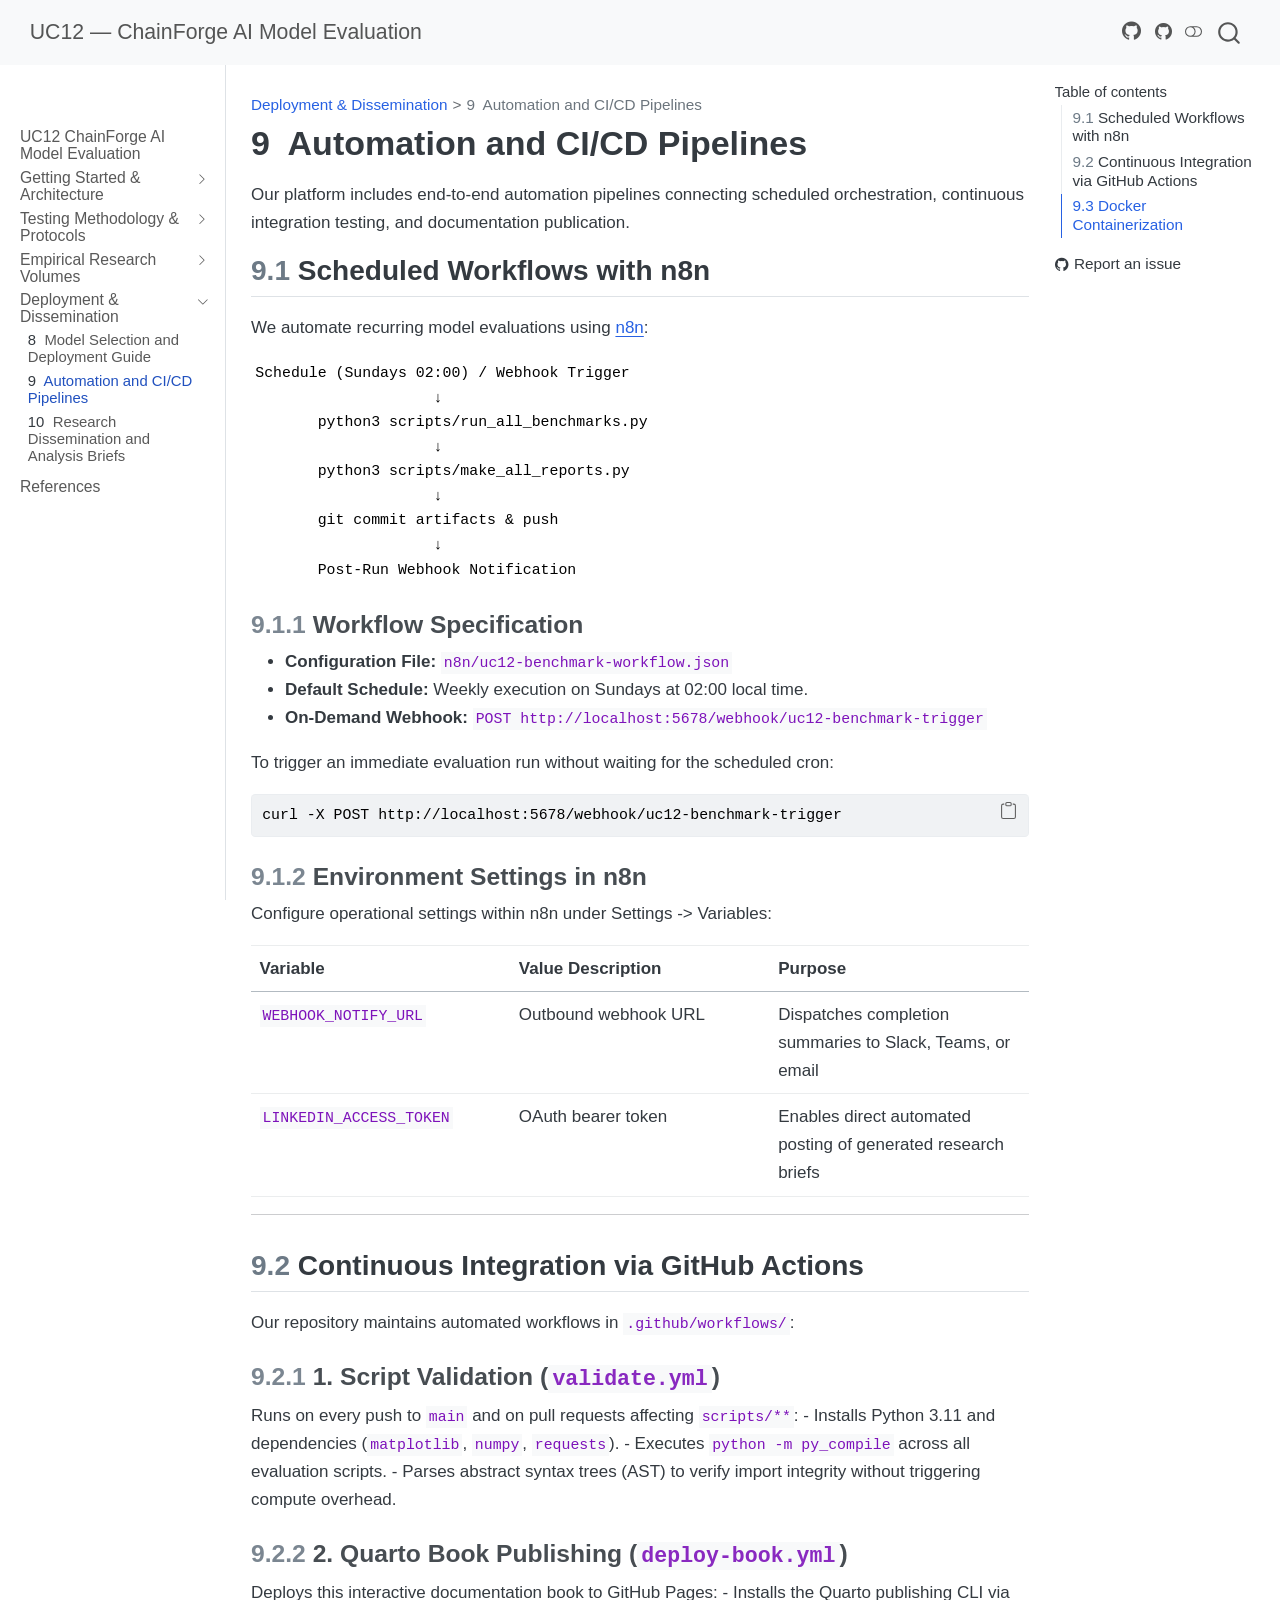
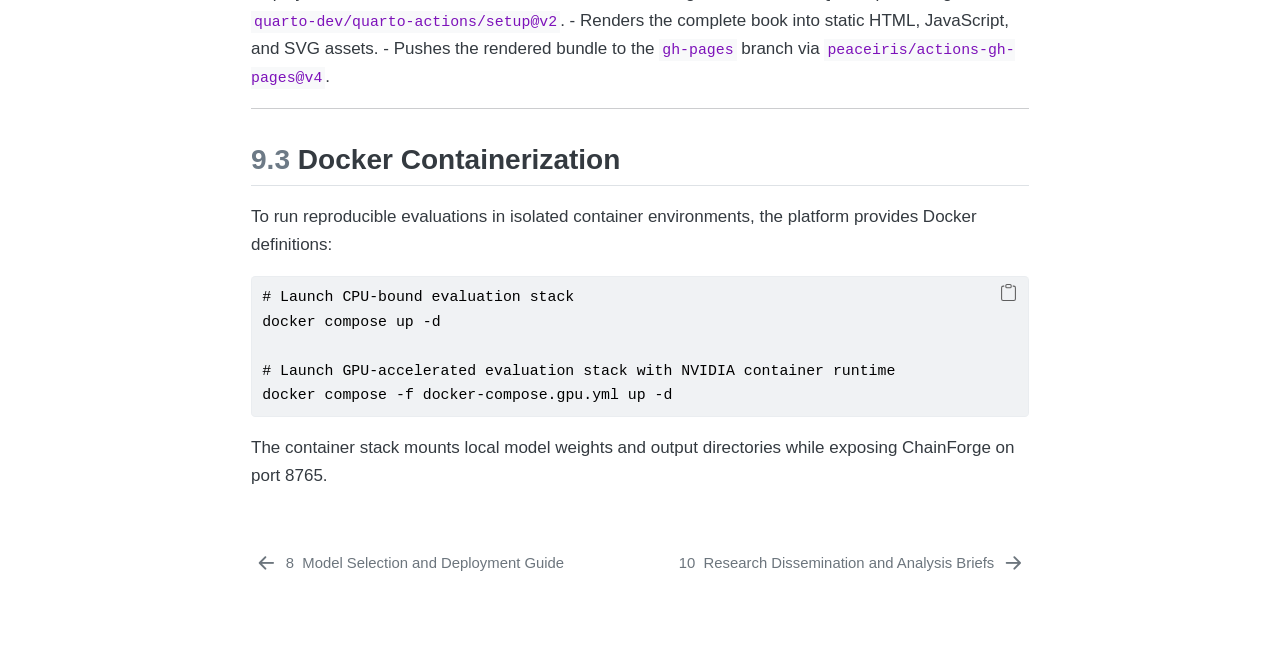
==== commit 5a5a42b8: "deploy: Quarto documentation book to GitHub Pages [skip ci] 3e66fd680a5e7366d52a98fdd6eb0b40657258bc" ====
--- a/automation.html
+++ b/automation.html
@@ -167,7 +167,7 @@
         <li class="sidebar-item">
   <div class="sidebar-item-container"> 
   <a href="./index.html" class="sidebar-item-text sidebar-link">
- <span class="menu-text">Preface</span></a>
+ <span class="menu-text">UC12 ChainForge AI Model Evaluation</span></a>
   </div>
 </li>
         <li class="sidebar-item sidebar-item-section">
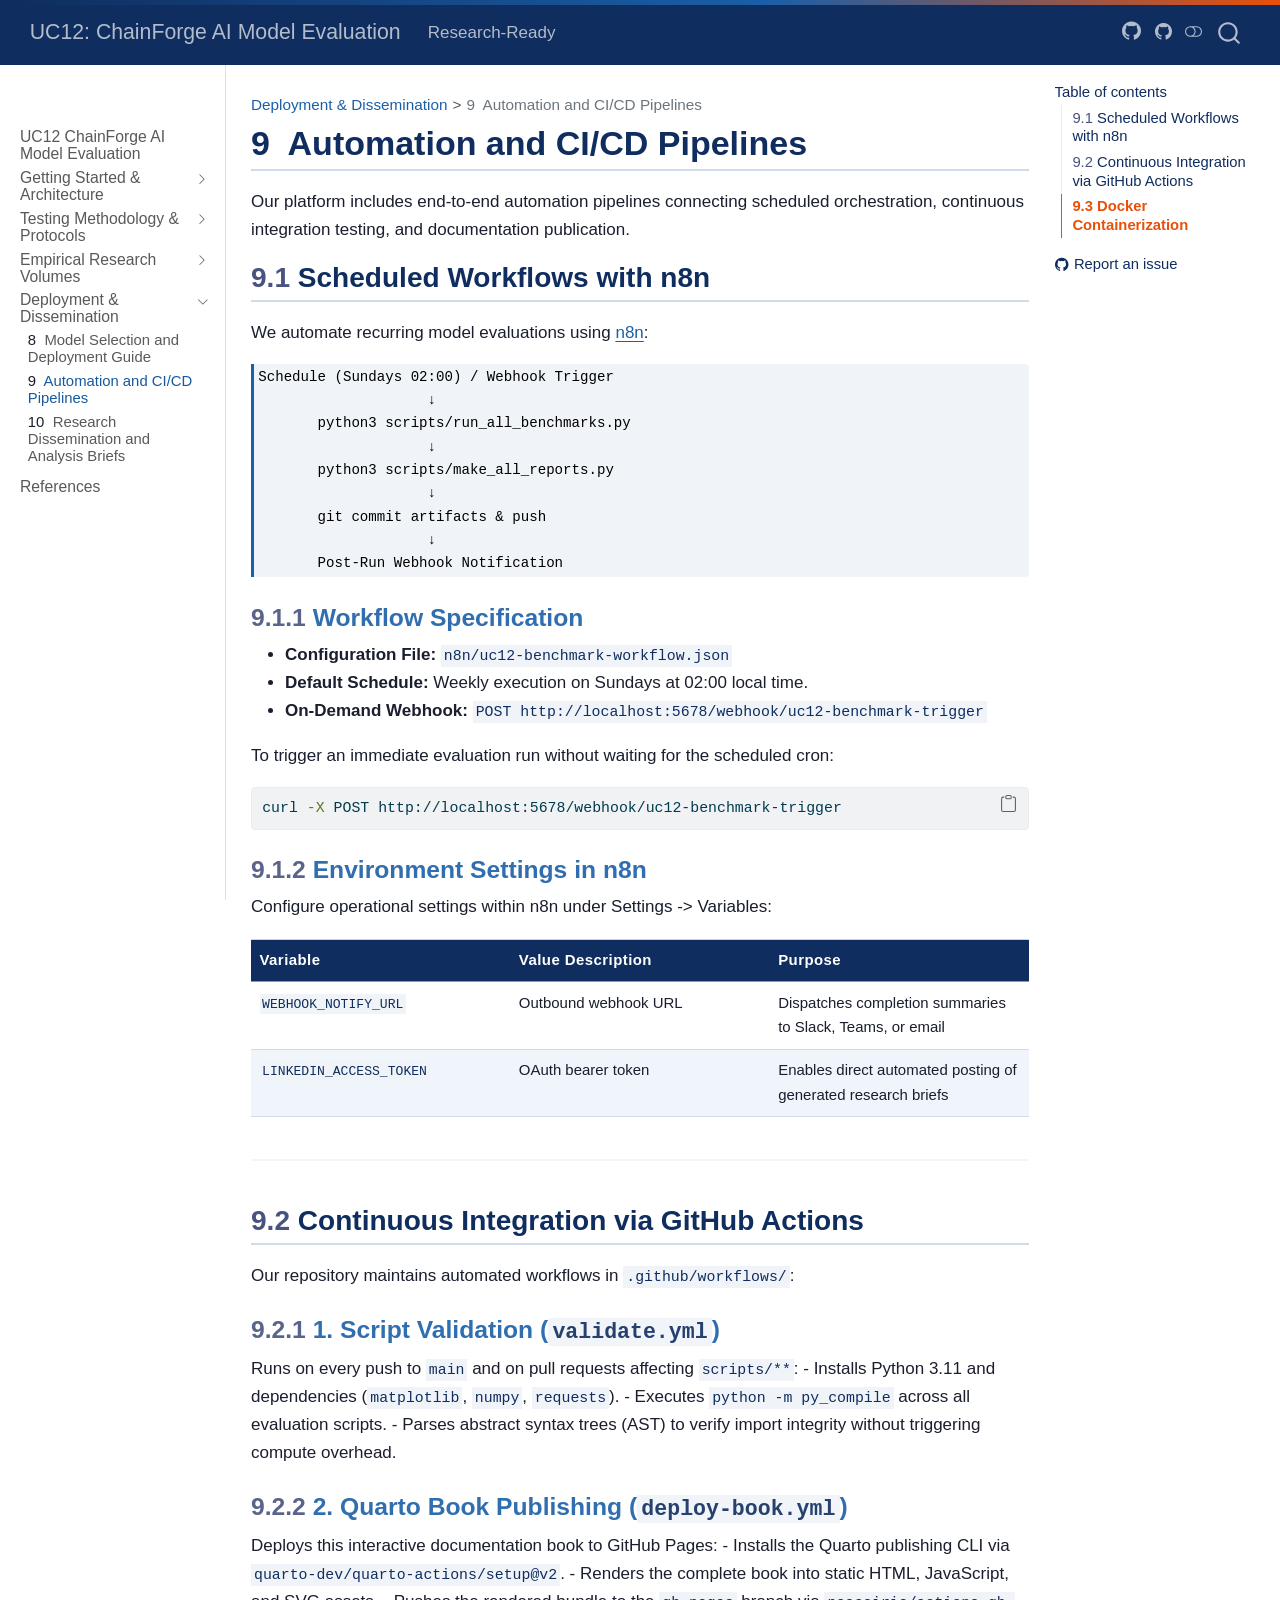
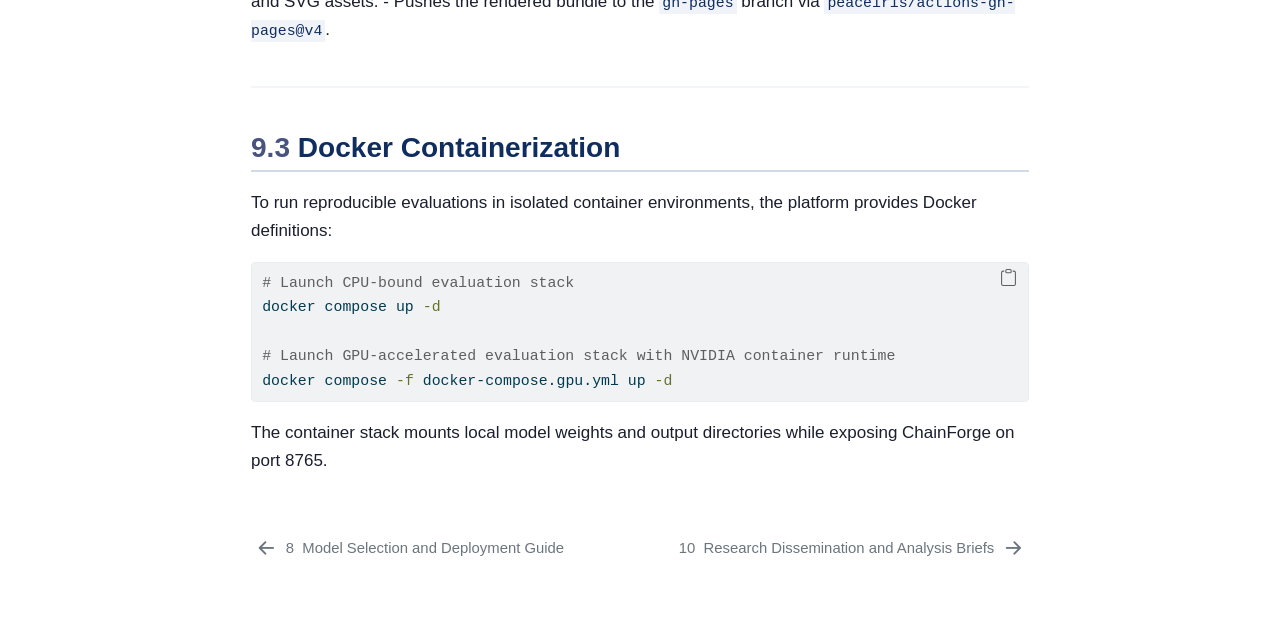
==== commit bcf901ff: "deploy: Quarto documentation book to GitHub Pages [skip ci] 2ef8a5d3f69f2390302b22288d11ee5c47b9249e" ====
--- a/automation.html
+++ b/automation.html
@@ -7,7 +7,7 @@
 <meta name="viewport" content="width=device-width, initial-scale=1.0, user-scalable=yes">
 
 
-<title>9&nbsp; Automation and CI/CD Pipelines – UC12 — ChainForge AI Model Evaluation</title>
+<title>9&nbsp; Automation and CI/CD Pipelines – UC12: ChainForge AI Model Evaluation</title>
 <style>
 code{white-space: pre-wrap;}
 span.smallcaps{font-variant: small-caps;}
@@ -117,7 +117,7 @@
       <div class="navbar-container container-fluid">
       <div class="navbar-brand-container mx-auto">
     <a class="navbar-brand" href="./index.html">
-    <span class="navbar-title">UC12 — ChainForge AI Model Evaluation</span>
+    <span class="navbar-title">UC12: ChainForge AI Model Evaluation</span>
     </a>
   </div>
             <div id="quarto-search" class="" title="Search"></div>
@@ -125,6 +125,12 @@
   <span class="navbar-toggler-icon"></span>
 </button>
           <div class="collapse navbar-collapse" id="navbarCollapse">
+            <ul class="navbar-nav navbar-nav-scroll me-auto">
+  <li class="nav-item">
+    <a class="nav-link" href="https://research-ready.nl"> 
+<span class="menu-text">Research-Ready</span></a>
+  </li>  
+</ul>
             <ul class="navbar-nav navbar-nav-scroll ms-auto">
   <li class="nav-item compact">
     <a class="nav-link" href="https://github.com/Research-Ready/uc12-chainforge-eval"> <i class="bi bi-github" role="img">
@@ -188,7 +194,7 @@
           <li class="sidebar-item">
   <div class="sidebar-item-container"> 
   <a href="./flows.html" class="sidebar-item-text sidebar-link">
- <span class="menu-text"><span class="chapter-number">2</span>&nbsp; <span class="chapter-title">ChainForge Visual Flow Catalog</span></span></a>
+ <span class="menu-text"><span class="chapter-number">2</span>&nbsp; <span class="chapter-title">ChainForge Visual Workflow Catalog</span></span></a>
   </div>
 </li>
       </ul>
--- a/site_libs/quarto-html/quarto-syntax-highlighting.css
+++ b/site_libs/quarto-html/quarto-syntax-highlighting.css
@@ -0,0 +1,209 @@
+/* quarto syntax highlight colors */
+:root {
+  --quarto-hl-ot-color: #003B4F;
+  --quarto-hl-at-color: #657422;
+  --quarto-hl-ss-color: #20794D;
+  --quarto-hl-an-color: #5E5E5E;
+  --quarto-hl-fu-color: #4758AB;
+  --quarto-hl-st-color: #20794D;
+  --quarto-hl-cf-color: #003B4F;
+  --quarto-hl-op-color: #5E5E5E;
+  --quarto-hl-er-color: #AD0000;
+  --quarto-hl-bn-color: #AD0000;
+  --quarto-hl-al-color: #AD0000;
+  --quarto-hl-va-color: #111111;
+  --quarto-hl-bu-color: inherit;
+  --quarto-hl-ex-color: inherit;
+  --quarto-hl-pp-color: #AD0000;
+  --quarto-hl-in-color: #5E5E5E;
+  --quarto-hl-vs-color: #20794D;
+  --quarto-hl-wa-color: #5E5E5E;
+  --quarto-hl-do-color: #5E5E5E;
+  --quarto-hl-im-color: #00769E;
+  --quarto-hl-ch-color: #20794D;
+  --quarto-hl-dt-color: #AD0000;
+  --quarto-hl-fl-color: #AD0000;
+  --quarto-hl-co-color: #5E5E5E;
+  --quarto-hl-cv-color: #5E5E5E;
+  --quarto-hl-cn-color: #8f5902;
+  --quarto-hl-sc-color: #5E5E5E;
+  --quarto-hl-dv-color: #AD0000;
+  --quarto-hl-kw-color: #003B4F;
+}
+
+/* other quarto variables */
+:root {
+  --quarto-font-monospace: "JetBrains Mono", "Fira Code", "Cascadia Code", monospace;
+}
+
+:root {
+  --quarto-font-monospace: SFMono-Regular, Menlo, Monaco, Consolas, "Liberation Mono", "Courier New", monospace;
+}
+
+pre > code.sourceCode > span {
+  color: #003B4F;
+}
+
+code span {
+  color: #003B4F;
+}
+
+code.sourceCode > span {
+  color: #003B4F;
+}
+
+div.sourceCode,
+div.sourceCode pre.sourceCode {
+  color: #003B4F;
+}
+
+code span.ot {
+  color: #003B4F;
+  font-style: inherit;
+}
+
+code span.at {
+  color: #657422;
+  font-style: inherit;
+}
+
+code span.ss {
+  color: #20794D;
+  font-style: inherit;
+}
+
+code span.an {
+  color: #5E5E5E;
+  font-style: inherit;
+}
+
+code span.fu {
+  color: #4758AB;
+  font-style: inherit;
+}
+
+code span.st {
+  color: #20794D;
+  font-style: inherit;
+}
+
+code span.cf {
+  color: #003B4F;
+  font-weight: bold;
+  font-style: inherit;
+}
+
+code span.op {
+  color: #5E5E5E;
+  font-style: inherit;
+}
+
+code span.er {
+  color: #AD0000;
+  font-style: inherit;
+}
+
+code span.bn {
+  color: #AD0000;
+  font-style: inherit;
+}
+
+code span.al {
+  color: #AD0000;
+  font-style: inherit;
+}
+
+code span.va {
+  color: #111111;
+  font-style: inherit;
+}
+
+code span.bu {
+  font-style: inherit;
+}
+
+code span.ex {
+  font-style: inherit;
+}
+
+code span.pp {
+  color: #AD0000;
+  font-style: inherit;
+}
+
+code span.in {
+  color: #5E5E5E;
+  font-style: inherit;
+}
+
+code span.vs {
+  color: #20794D;
+  font-style: inherit;
+}
+
+code span.wa {
+  color: #5E5E5E;
+  font-style: italic;
+}
+
+code span.do {
+  color: #5E5E5E;
+  font-style: italic;
+}
+
+code span.im {
+  color: #00769E;
+  font-style: inherit;
+}
+
+code span.ch {
+  color: #20794D;
+  font-style: inherit;
+}
+
+code span.dt {
+  color: #AD0000;
+  font-style: inherit;
+}
+
+code span.fl {
+  color: #AD0000;
+  font-style: inherit;
+}
+
+code span.co {
+  color: #5E5E5E;
+  font-style: inherit;
+}
+
+code span.cv {
+  color: #5E5E5E;
+  font-style: italic;
+}
+
+code span.cn {
+  color: #8f5902;
+  font-style: inherit;
+}
+
+code span.sc {
+  color: #5E5E5E;
+  font-style: inherit;
+}
+
+code span.dv {
+  color: #AD0000;
+  font-style: inherit;
+}
+
+code span.kw {
+  color: #003B4F;
+  font-weight: bold;
+  font-style: inherit;
+}
+
+.prevent-inlining {
+  content: "</";
+}
+
+/*# sourceMappingURL=debc5d5d77c3f9108843748ff7464032.css.map */
--- a/site_libs/quarto-html/quarto-syntax-highlighting-dark.css
+++ b/site_libs/quarto-html/quarto-syntax-highlighting-dark.css
@@ -0,0 +1,193 @@
+/* quarto syntax highlight colors */
+:root {
+  --quarto-hl-al-color: #f07178;
+  --quarto-hl-an-color: #d4d0ab;
+  --quarto-hl-at-color: #00e0e0;
+  --quarto-hl-bn-color: #d4d0ab;
+  --quarto-hl-bu-color: #abe338;
+  --quarto-hl-ch-color: #abe338;
+  --quarto-hl-co-color: #f8f8f2;
+  --quarto-hl-cv-color: #ffd700;
+  --quarto-hl-cn-color: #ffd700;
+  --quarto-hl-cf-color: #ffa07a;
+  --quarto-hl-dt-color: #ffa07a;
+  --quarto-hl-dv-color: #d4d0ab;
+  --quarto-hl-do-color: #f8f8f2;
+  --quarto-hl-er-color: #f07178;
+  --quarto-hl-ex-color: #00e0e0;
+  --quarto-hl-fl-color: #d4d0ab;
+  --quarto-hl-fu-color: #ffa07a;
+  --quarto-hl-im-color: #abe338;
+  --quarto-hl-in-color: #d4d0ab;
+  --quarto-hl-kw-color: #ffa07a;
+  --quarto-hl-op-color: #ffa07a;
+  --quarto-hl-ot-color: #00e0e0;
+  --quarto-hl-pp-color: #dcc6e0;
+  --quarto-hl-re-color: #00e0e0;
+  --quarto-hl-sc-color: #abe338;
+  --quarto-hl-ss-color: #abe338;
+  --quarto-hl-st-color: #abe338;
+  --quarto-hl-va-color: #00e0e0;
+  --quarto-hl-vs-color: #abe338;
+  --quarto-hl-wa-color: #dcc6e0;
+}
+
+/* other quarto variables */
+:root {
+  --quarto-font-monospace: "JetBrains Mono", "Fira Code", "Cascadia Code", monospace;
+}
+
+:root {
+  --quarto-font-monospace: SFMono-Regular, Menlo, Monaco, Consolas, "Liberation Mono", "Courier New", monospace;
+}
+
+code span.al {
+  background-color: #2a0f15;
+  font-weight: bold;
+  color: #f07178;
+}
+
+code span.an {
+  color: #d4d0ab;
+}
+
+code span.at {
+  color: #00e0e0;
+}
+
+code span.bn {
+  color: #d4d0ab;
+}
+
+code span.bu {
+  color: #abe338;
+}
+
+code span.ch {
+  color: #abe338;
+}
+
+code span.co {
+  font-style: italic;
+  color: #f8f8f2;
+}
+
+code span.cv {
+  color: #ffd700;
+}
+
+code span.cn {
+  color: #ffd700;
+}
+
+code span.cf {
+  font-weight: bold;
+  color: #ffa07a;
+}
+
+code span.dt {
+  color: #ffa07a;
+}
+
+code span.dv {
+  color: #d4d0ab;
+}
+
+code span.do {
+  color: #f8f8f2;
+}
+
+code span.er {
+  color: #f07178;
+  text-decoration: underline;
+}
+
+code span.ex {
+  font-weight: bold;
+  color: #00e0e0;
+}
+
+code span.fl {
+  color: #d4d0ab;
+}
+
+code span.fu {
+  color: #ffa07a;
+}
+
+code span.im {
+  color: #abe338;
+}
+
+code span.in {
+  color: #d4d0ab;
+}
+
+code span.kw {
+  font-weight: bold;
+  color: #ffa07a;
+}
+
+pre > code.sourceCode > span {
+  color: #f8f8f2;
+}
+
+code span {
+  color: #f8f8f2;
+}
+
+code.sourceCode > span {
+  color: #f8f8f2;
+}
+
+div.sourceCode,
+div.sourceCode pre.sourceCode {
+  color: #f8f8f2;
+}
+
+code span.op {
+  color: #ffa07a;
+}
+
+code span.ot {
+  color: #00e0e0;
+}
+
+code span.pp {
+  color: #dcc6e0;
+}
+
+code span.re {
+  background-color: #f8f8f2;
+  color: #00e0e0;
+}
+
+code span.sc {
+  color: #abe338;
+}
+
+code span.ss {
+  color: #abe338;
+}
+
+code span.st {
+  color: #abe338;
+}
+
+code span.va {
+  color: #00e0e0;
+}
+
+code span.vs {
+  color: #abe338;
+}
+
+code span.wa {
+  color: #dcc6e0;
+}
+
+.prevent-inlining {
+  content: "</";
+}
+
+/*# sourceMappingURL=935a306eefa94366c21e1a970dddb765.css.map */
